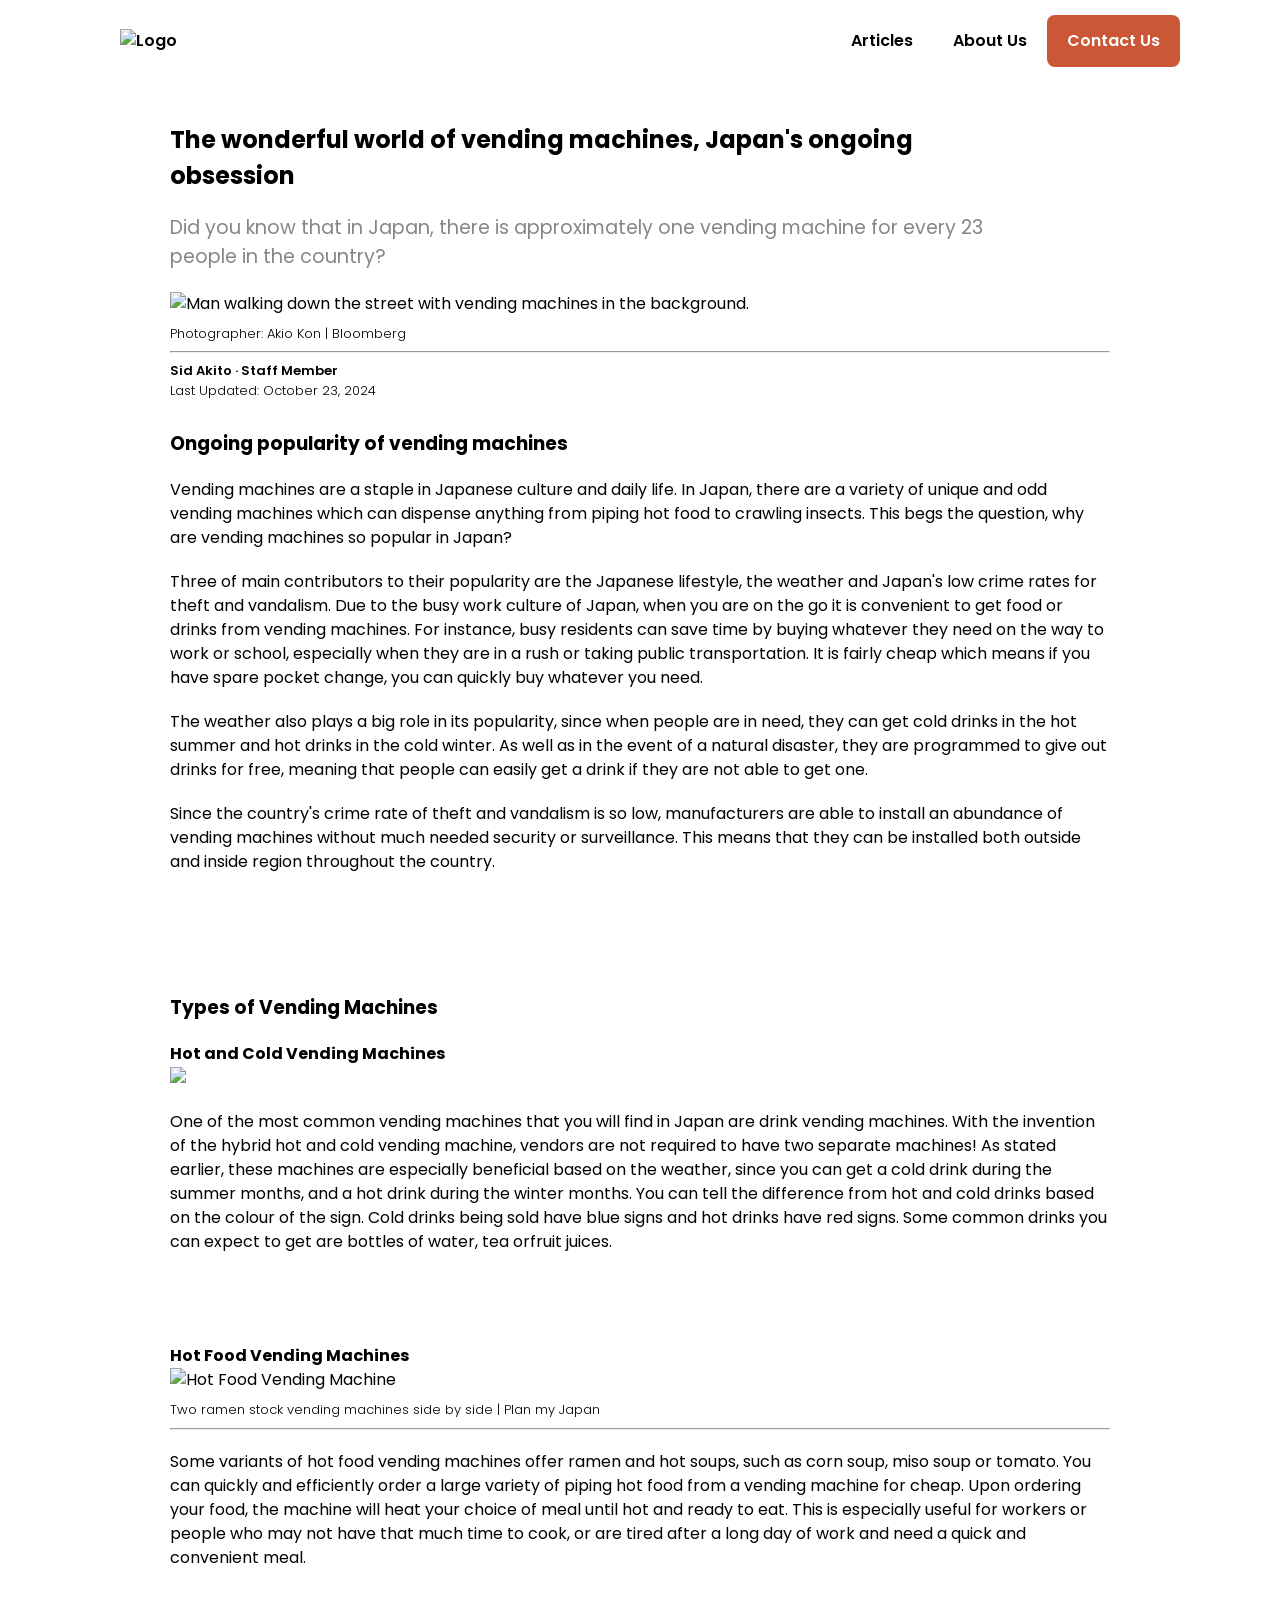
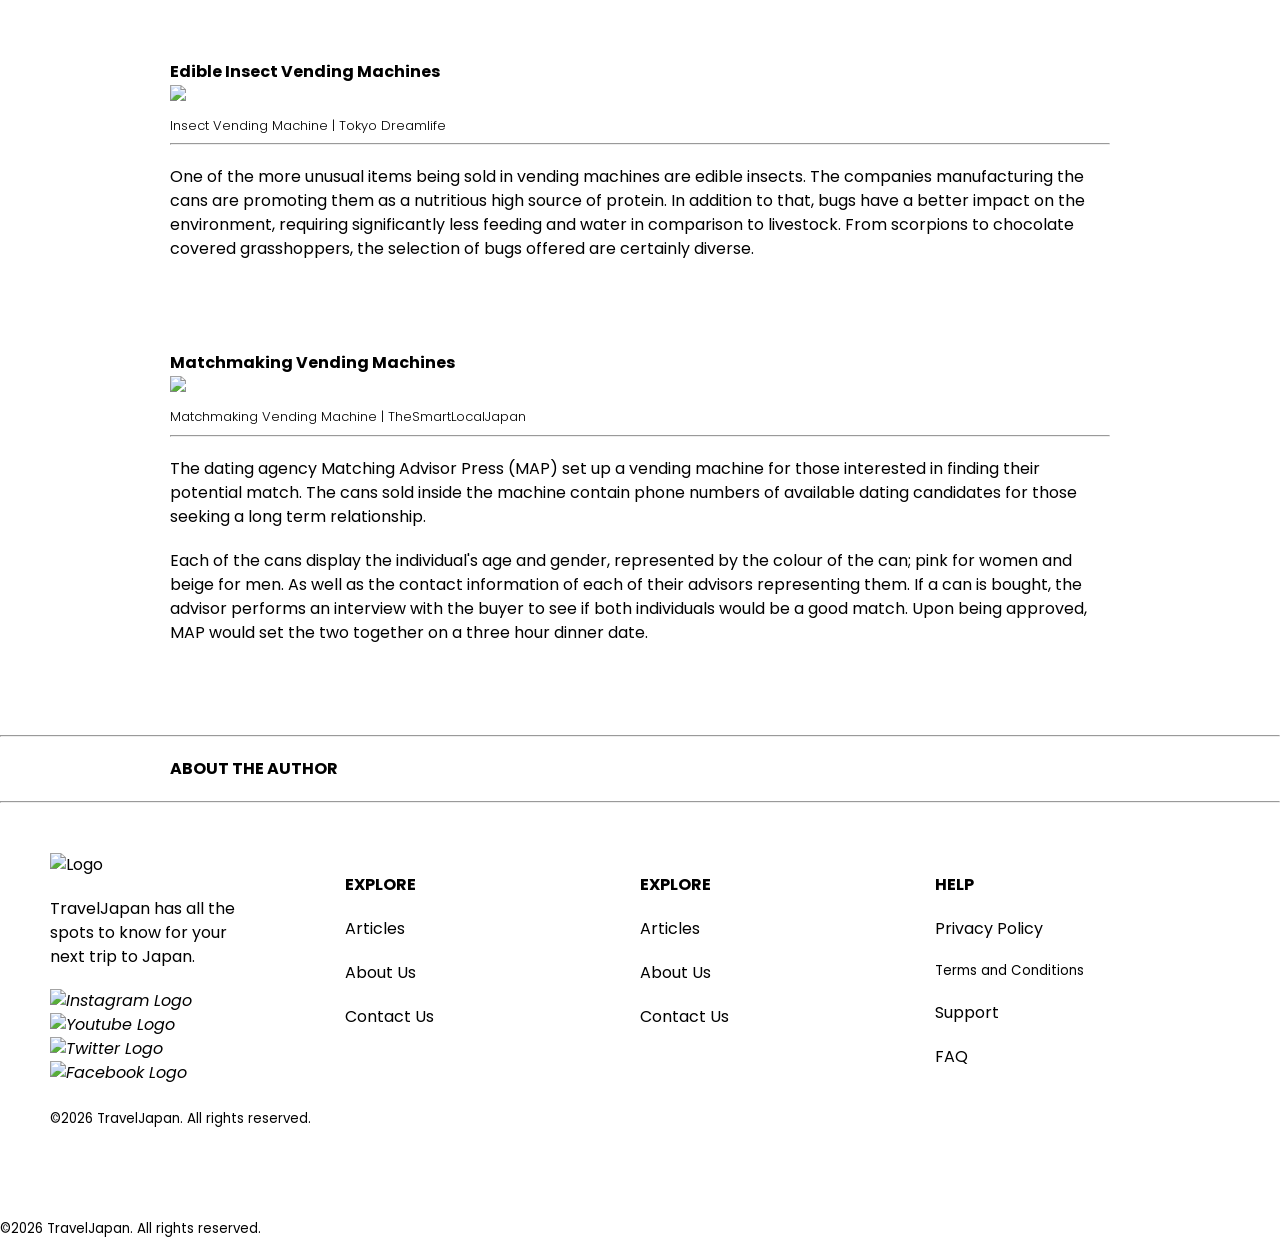
==== index.html @ d3fc15cd "Renaming main html file" ====
<!DOCTYPE html>
<html lang="en">
<head>
    <meta charset="UTF-8">
    <meta name="viewport" content="width=device-width, initial-scale=1.0">
    <title>TravelJapan App</title>
    <link rel="stylesheet" href="stylesheet.css">

    <link rel="preconnect" href="https://fonts.googleapis.com">
    <link rel="preconnect" href="https://fonts.gstatic.com" crossorigin>
    <link href="https://fonts.googleapis.com/css2?family=Poppins:ital,wght@0,100;0,200;0,300;0,400;0,500;0,600;0,700;0,800;0,900;1,100;1,200;1,300;1,400;1,500;1,600;1,700;1,800;1,900&display=swap" rel="stylesheet">

    <link rel="shortcut icon" href="images/TJ.png" type="image/x-icon">
</head>

<body>
    <nav>
            <a href="home.html">
                <img src="images/TravelJapanLogo.png" alt="Logo">
            </a>

            <ul>
                <li>
                    <a href="#">Articles</a>
                </li>
                <li>
                    <a href="#">About Us</a>
                </li>
                <li>
                    <a class="button" href="#">Contact Us</a>
                </li>
            </ul>
    </nav>

    <section class="article-content">
        <div class="container">
            <h1 class="header text-xxl">The wonderful world of vending machines, Japan's ongoing obsession</h1>
            <h2 class="subheader">Did you know that in Japan, there is approximately one vending machine for every 23 people in the country?</h2>
            <img src="images/image 2.png" alt="Man walking down the street with vending machines in the background.">
            <div class="caption">
                <caption>
                    <h6 class="text-sm">Photographer: Akio Kon | Bloomberg</h6>
                </caption>
            </div>
            <hr>
            <div class="caption">
                <h6 class="text-sm-b">
                    Sid Akito · Staff Member
                </h6>
                <h6 class="text-sm">
                    Last Updated: October 23, 2024
                </h6>
            </div>
        </div>

        <div class="container">
            <h3 class="text-xl">Ongoing popularity of vending machines</h3>
            <p>Vending machines are a staple in Japanese culture and daily life. 
                In Japan, there are a variety of unique and odd vending machines which can dispense anything from piping hot food to crawling insects. 
                This begs the question, why are vending machines so popular in Japan?
            </p>
            <p>
                Three of main contributors to their popularity are the Japanese lifestyle, the weather and Japan's low crime rates for theft and vandalism. Due to the busy work culture of Japan, when you are on the go it is convenient to get food or drinks from vending machines. For instance, busy residents can save time by buying whatever they need on the way to work or school, especially when they are in a rush or taking public transportation. It is fairly cheap which means if you have spare pocket change, you can quickly buy whatever you need.
            </p>
            <p>
                The weather also plays a big role in its popularity, since when people are in need, they can get cold drinks in the hot summer and hot drinks in the cold winter. As well as in the event of a natural disaster, they are programmed to give out drinks for free, meaning that people can easily get a drink if they are not able to get one.
            </p>
            <p>
                Since the country's crime rate of theft and vandalism is so low, manufacturers are able to install an abundance of vending machines without much needed security or surveillance. This means that they can be installed both outside and inside region throughout the country.
            </p>

        </div>
    </section>

    <section class="article-content">
        <div class="container">
            <h3 class="text-xl">Types of Vending Machines</h3>
            <h4>Hot and Cold Vending Machines</h4>
            <img src="images/DrinkVending.png">
            <p>One of the most common vending machines that you will find in Japan are drink vending machines. With the invention of the hybrid hot and cold vending machine, vendors are not required to have two separate machines! As stated earlier, these machines are especially beneficial based on the weather, since you can get a cold drink during the summer months, and a hot drink during the winter months. You can tell the difference from hot and cold drinks based on the colour of the sign. Cold drinks being sold have blue signs and hot drinks have red signs. Some common drinks you can expect to get are bottles of water, tea orfruit juices.</p>
        </div>
    </section>

    <section class="article-content">
        <div class="container">
            <h4>Hot Food Vending Machines</h4>
            <img src="images/HotFoodVending.png" alt="Hot Food Vending Machine">
            <div class="caption">
                <caption>
                    <h6 class="text-sm"> Two ramen stock vending machines side by side | Plan my Japan</h6>
                </caption>
            </div>
            <hr>
            <p>Some variants of hot food vending machines offer ramen and hot soups, such as corn soup, miso soup or tomato. You can quickly and efficiently order a large variety of piping hot food from a vending machine for cheap. Upon ordering your food, the machine will heat your choice of meal until hot and ready to eat. This is especially useful for workers or people who may not have that much time to cook, or are tired after a long day of work and need a quick and convenient meal.</p>
        </div>
    </section>

    <section class="article-content">
        <div class="container">
            <h4>Edible Insect Vending Machines</h4>
            <img src="images/InsectVending.png">
            <div class="caption">
                <caption>
                    <h6 class="text-sm">Insect Vending Machine | Tokyo Dreamlife</h6>
                </caption>
            </div>
            <hr>
            <p>One of the more unusual items being sold in vending machines are edible insects. The companies manufacturing the cans are promoting them as a nutritious high source of protein. In addition to that, bugs have a better impact on the environment, requiring significantly less feeding and water in comparison to livestock.  From scorpions to chocolate covered grasshoppers, the selection of bugs offered are certainly diverse.</p>
        </div>
    </section>

    <section class="article-content">
        <div class="container">
            <h4>Matchmaking Vending Machines</h4>
            <img src="images/MatchmakingVending.png">
            <div class="caption">
                <caption>
                    <h6 class="text-sm">Matchmaking Vending Machine | TheSmartLocalJapan</h6>
                </caption>
            </div>
            <hr>
            <p>The dating agency Matching Advisor Press (MAP) set up a vending machine for those interested in finding their potential match. The cans sold inside the machine contain phone numbers of available dating candidates for those seeking a long term relationship.</p>
            <p>Each of the cans display the individual's age and gender, represented by the colour of the can; pink for women and beige for men. As well as the contact information of each of their advisors representing them. If a can is bought, the advisor performs an interview with the buyer to see if both individuals would be a good match. Upon being approved, MAP would set the two together on a three hour dinner date.</p>
        </div>
    </section>

    <hr>

    <div class="container">
        <p><b>ABOUT THE AUTHOR</b></p>
    </div>

    <hr>

    <footer>
        <div class="footer-row">
            <div class="footer-column">
                <a href="home.html">
                    <img src="images/TravelJapanLogo.png" alt="Logo">
                </a>
                <p>TravelJapan has all the spots to know for your next trip to Japan.</p>
                
                <div class="footer-logos">
                    <address>
                        <a href="https://www.instagram.com/" target="_blank">
                            <img src="images/Instagram.png" alt="Instagram Logo">
                        </a>
                        <a href="https://www.youtube.com/" target="_blank">
                            <img src="images/Youtube.png" alt="Youtube Logo">
                        </a>
                        <a href="https://www.twitter.com/" target="_blank">
                            <img src="images/Twitter.png" alt="Twitter Logo">
                        </a>
                        <a href="https://www.facebook.com/" target="_blank">
                            <img src="images/Facebook.png" alt="Facebook Logo">
                        </a>
                    </address>
                </div>
            </div>

            <div class="footer-column">
                <p><b>EXPLORE</b></p>
                <a href="#">
                    <p>Articles</p>
                </a>
                <a href="#">
                    <p>About Us</p>
                </a>
                <a href="#">
                    <p>Contact Us</p>
                </a>
            </div>

            <div class="footer-column">
                <p><b>EXPLORE</b></p>
                <p>Articles</p>
                <p>About Us</p>
                <p>Contact Us</p>
            </div>

            <div class="footer-column">
                <p><b>HELP</b></p>
                <p>Privacy Policy</p>
                <p class="text-xsm">Terms and Conditions</p>
                <p>Support</p>
                <p>FAQ</p>
            </div>
        </div>
        <p class="text-xsm">©2026 TravelJapan. All rights reserved.</p>
    </footer>
    <p class="text-xsm">©2026 TravelJapan. All rights reserved.</p>
</body>

</html>
---- stylesheet.css ----
* {
    box-sizing: border-box;
    margin: 0;
    padding: 0;
}

body{
    font-family: Poppins, sans-serif;
    font-size: 16px;
    line-height: 1.5;
    background: #fff;
    width:100%;
}

a {
    text-decoration: none;
    color: black;
}

nav {
    display: flex;
    justify-content: space-between;
    align-items: center;
    background-color: #fff;
    padding:15px 100px;
    font-weight: 600;
}

nav a {
    color:black;
    padding:14px 20px;
    text-align: center;
}


ul {
    list-style-type: none;
    margin: 0;
    padding: 0;
    display: flex;
    background-color:#FFF;
}

a:hover {
    color:#CB5737;
    transition: 0.5s;
}

nav ul li a {
    display: block;
    color: black;
    padding: 14px 20px;
    text-decoration: none;
}

.button {
    background-color: #CB5737;
    border-radius: 8px;
    color: white;
}

.button:hover {
    color:rgb(255, 255, 255);
    opacity: 0.8;
    transition: 0.5s;
}

.container{
    max-width: 1100px;
    margin: 0 auto;
    padding: 0 80px;
}

.header {
    margin-top: 10px;
    width: 80%;
}

.subheader {
    color:#878787;
    font-size:larger;
    font-weight: 400;
    width:90%;
    margin-bottom:20px;
}

.text-xxl {
    margin:40px 0 20px;
}

.text-xl {
    margin:30px 0 20px;
}

.text-sm {
    font-size: small;
    font-weight: 300;
}

.caption {
    margin: 8px 0;
}

p {
    margin: 20px 0;
}

.text-sm-b {
    font-size: small;
    font-weight: 600;
}

.text-xsm {
    font-size: smaller;
}

footer {
    /*display: flex;*/
    background-color:#ffffff;
    padding: 50px;
    justify-content: space-evenly;
}

.article-content {
    padding-bottom:70px;
}

.footer-column {
    flex: 60%;
    padding-right: 100px;
}

.footer-row {
    display: flex;
}

.footer-logos {
    justify-content: space-between;
}
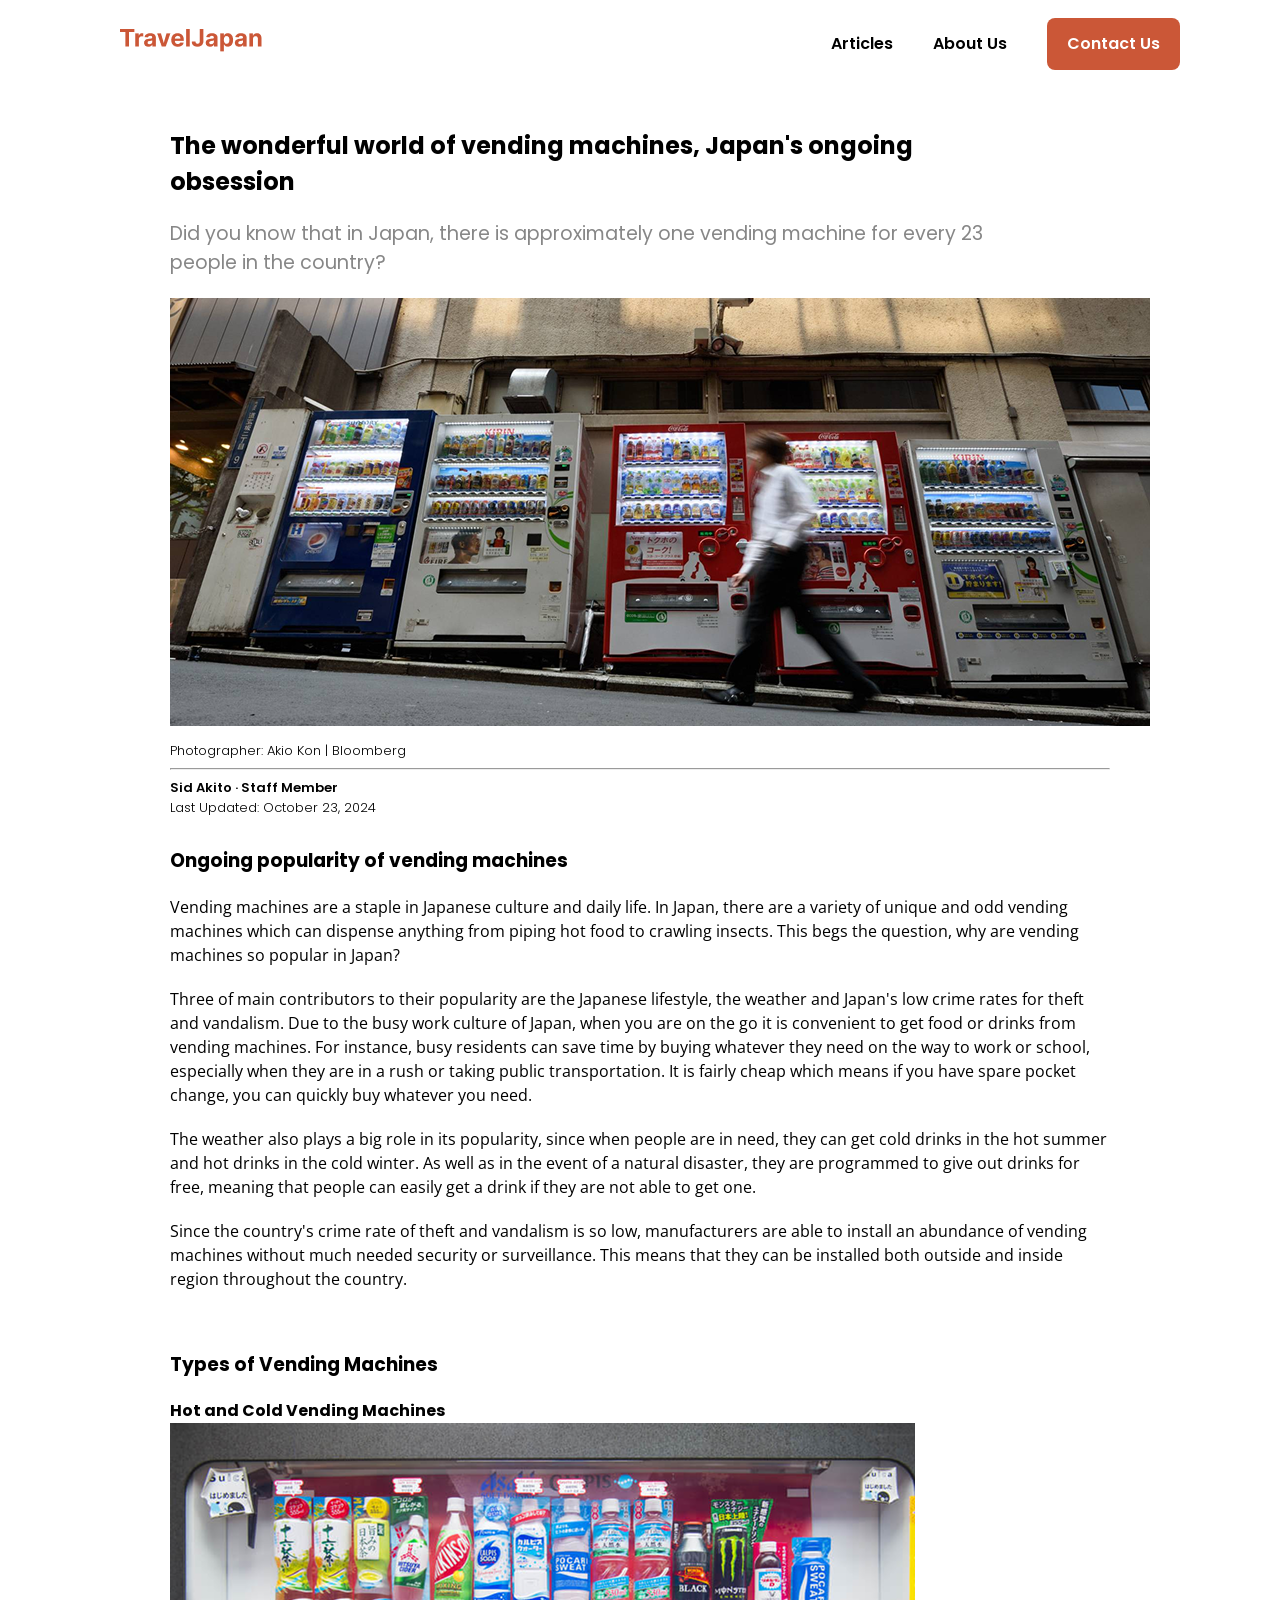
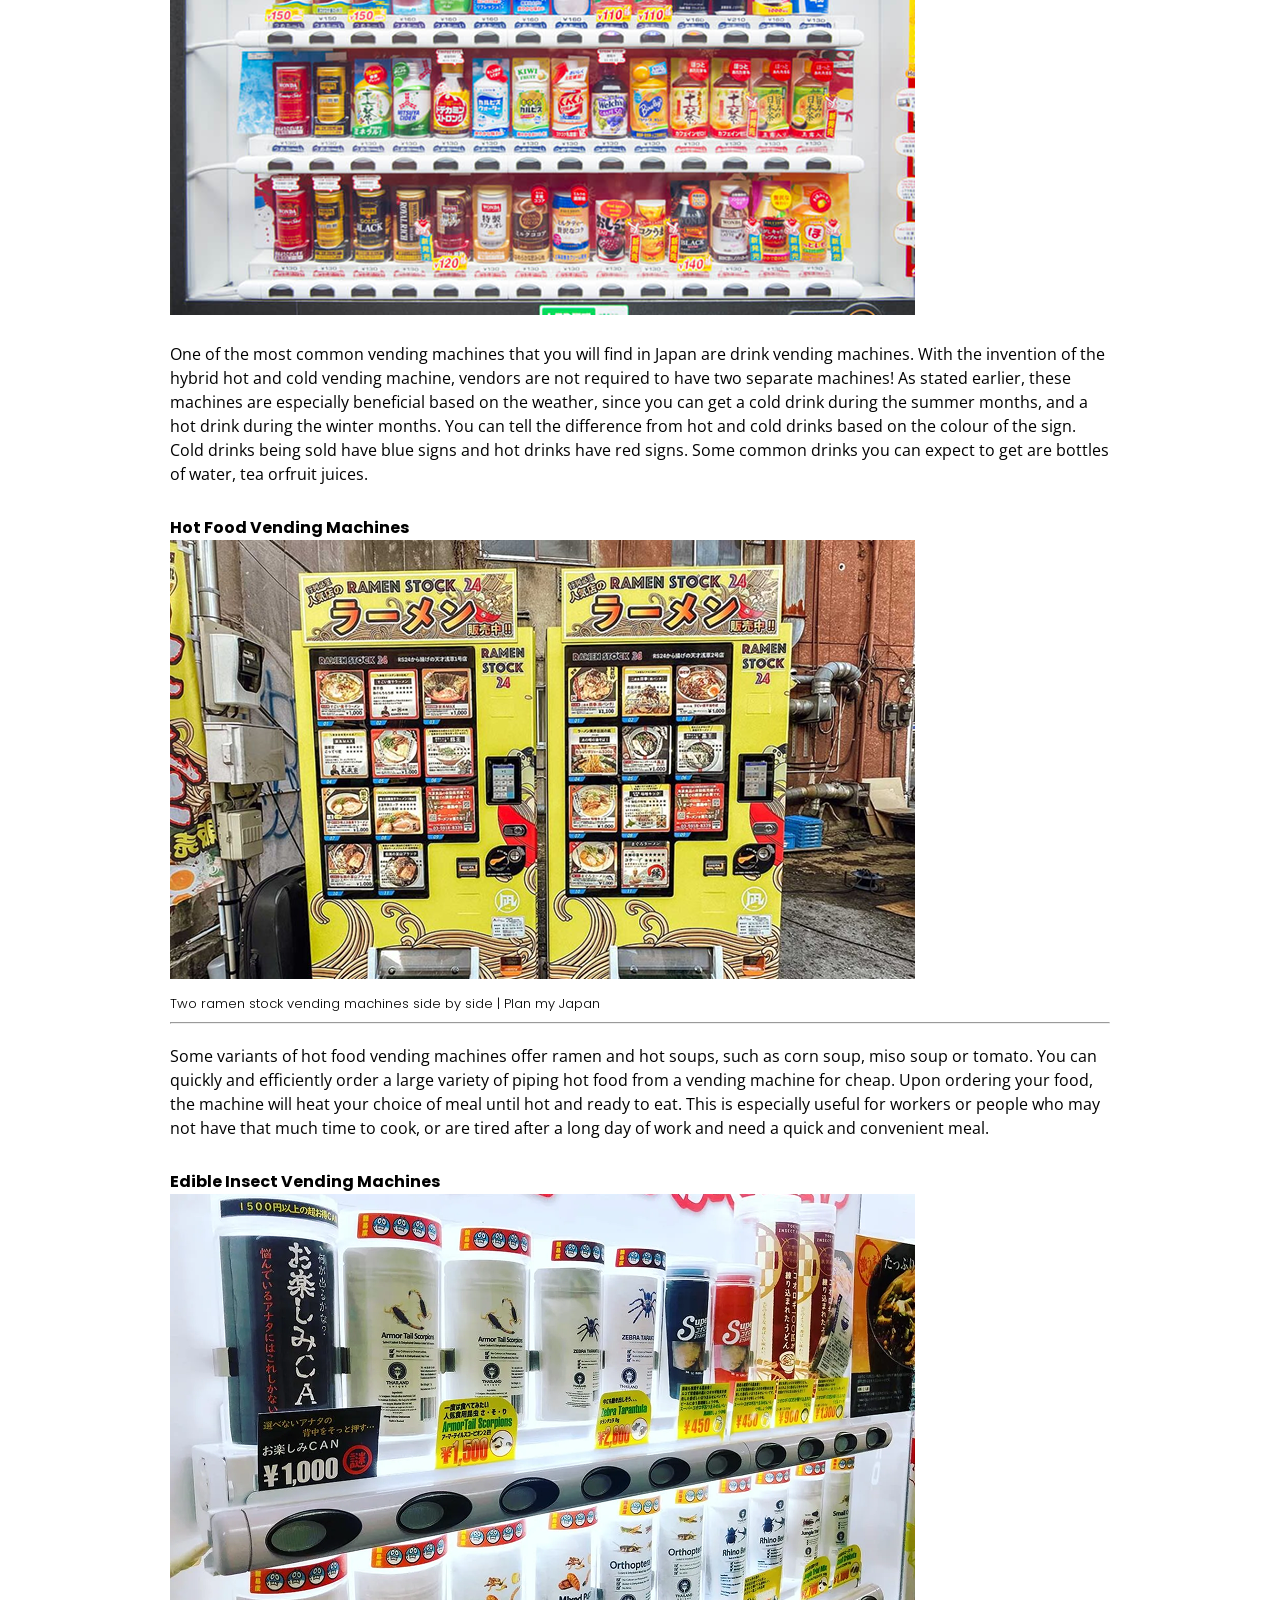
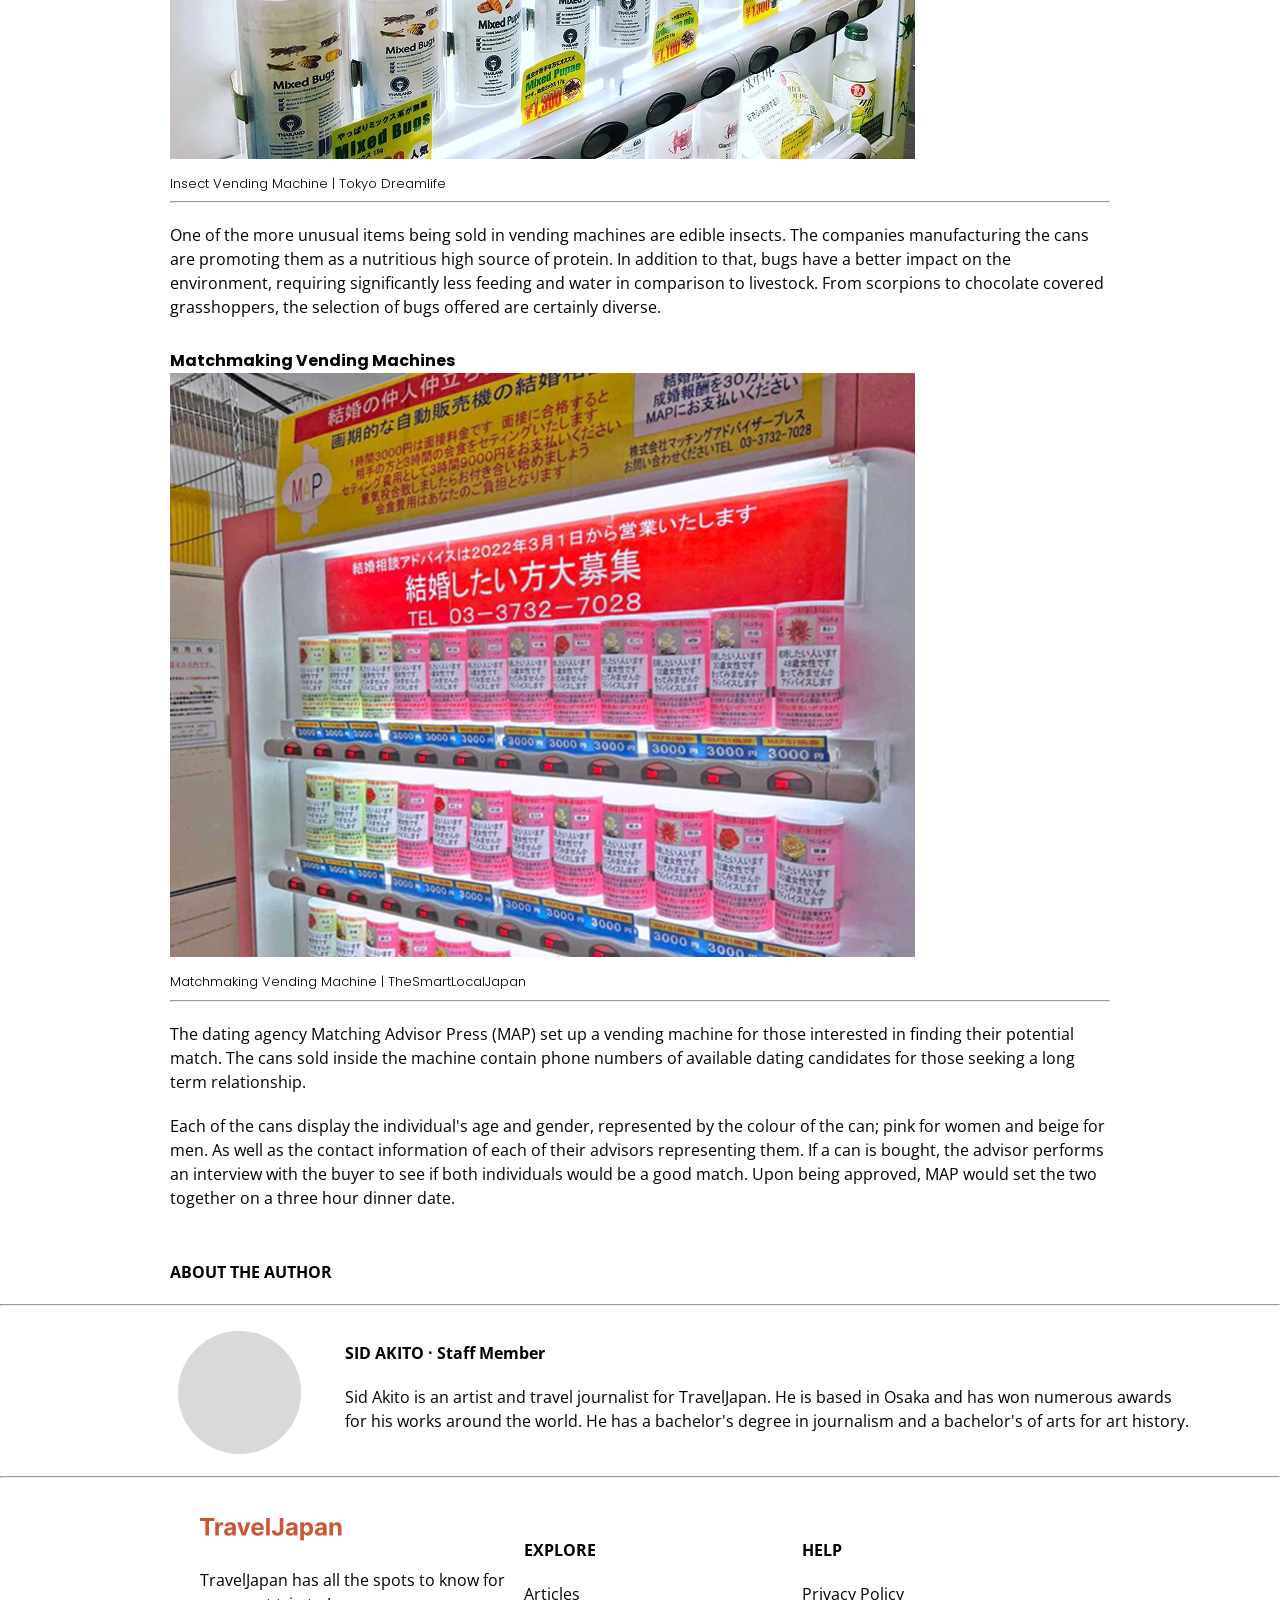
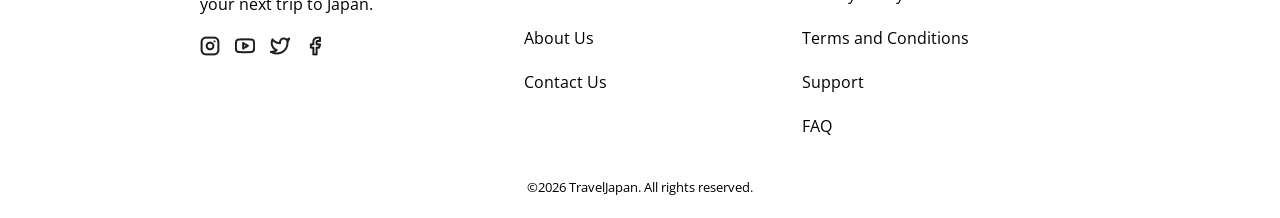
==== commit 69e5f35f: "Editing footer formatting, about the author section and nav bar spacing" ====
--- a/index.html
+++ b/index.html
@@ -8,14 +8,14 @@
 
     <link rel="preconnect" href="https://fonts.googleapis.com">
     <link rel="preconnect" href="https://fonts.gstatic.com" crossorigin>
-    <link href="https://fonts.googleapis.com/css2?family=Poppins:ital,wght@0,100;0,200;0,300;0,400;0,500;0,600;0,700;0,800;0,900;1,100;1,200;1,300;1,400;1,500;1,600;1,700;1,800;1,900&display=swap" rel="stylesheet">
+    <link href="https://fonts.googleapis.com/css2?family=Open+Sans:ital,wght@0,300..800;1,300..800&family=Poppins:ital,wght@0,100;0,200;0,300;0,400;0,500;0,600;0,700;0,800;0,900;1,100;1,200;1,300;1,400;1,500;1,600;1,700;1,800;1,900&family=Roboto:ital,wght@0,100..900;1,100..900&display=swap" rel="stylesheet">
 
     <link rel="shortcut icon" href="images/TJ.png" type="image/x-icon">
 </head>
 
 <body>
     <nav>
-            <a href="home.html">
+            <a href="index.html">
                 <img src="images/TravelJapanLogo.png" alt="Logo">
             </a>
 
@@ -76,7 +76,7 @@
         <div class="container">
             <h3 class="text-xl">Types of Vending Machines</h3>
             <h4>Hot and Cold Vending Machines</h4>
-            <img src="images/DrinkVending.png">
+            <img src="images/DrinkVending.png" alt="Close up of a drink vending machine">
             <p>One of the most common vending machines that you will find in Japan are drink vending machines. With the invention of the hybrid hot and cold vending machine, vendors are not required to have two separate machines! As stated earlier, these machines are especially beneficial based on the weather, since you can get a cold drink during the summer months, and a hot drink during the winter months. You can tell the difference from hot and cold drinks based on the colour of the sign. Cold drinks being sold have blue signs and hot drinks have red signs. Some common drinks you can expect to get are bottles of water, tea orfruit juices.</p>
         </div>
     </section>
@@ -84,7 +84,7 @@
     <section class="article-content">
         <div class="container">
             <h4>Hot Food Vending Machines</h4>
-            <img src="images/HotFoodVending.png" alt="Hot Food Vending Machine">
+            <img src="images/HotFoodVending.png" alt="2 hot food vending machines side by side">
             <div class="caption">
                 <caption>
                     <h6 class="text-sm"> Two ramen stock vending machines side by side | Plan my Japan</h6>
@@ -98,7 +98,7 @@
     <section class="article-content">
         <div class="container">
             <h4>Edible Insect Vending Machines</h4>
-            <img src="images/InsectVending.png">
+            <img src="images/InsectVending.png" alt="Vending machine that sells cans of edible insects">
             <div class="caption">
                 <caption>
                     <h6 class="text-sm">Insect Vending Machine | Tokyo Dreamlife</h6>
@@ -112,7 +112,7 @@
     <section class="article-content">
         <div class="container">
             <h4>Matchmaking Vending Machines</h4>
-            <img src="images/MatchmakingVending.png">
+            <img src="images/MatchmakingVending.png" alt="Matchmaking vending machine, featuring an array of pink and beige cans">
             <div class="caption">
                 <caption>
                     <h6 class="text-sm">Matchmaking Vending Machine | TheSmartLocalJapan</h6>
@@ -122,36 +122,47 @@
             <p>The dating agency Matching Advisor Press (MAP) set up a vending machine for those interested in finding their potential match. The cans sold inside the machine contain phone numbers of available dating candidates for those seeking a long term relationship.</p>
             <p>Each of the cans display the individual's age and gender, represented by the colour of the can; pink for women and beige for men. As well as the contact information of each of their advisors representing them. If a can is bought, the advisor performs an interview with the buyer to see if both individuals would be a good match. Upon being approved, MAP would set the two together on a three hour dinner date.</p>
         </div>
-    </section>
-
-    <hr>
-
-    <div class="container">
-        <p><b>ABOUT THE AUTHOR</b></p>
-    </div>
-
-    <hr>
+        </section>
+
+        <div class="container">
+            <p><b>ABOUT THE AUTHOR</b></p>
+        </div>
+
+        <hr>
+
+        <div class="container author_info">
+            <div class="author_column">
+                <img src="images/author_profile_picture.png" alt="author profile picture">
+            </div>
+            <div class="author_column">
+                <p><b>SID AKITO · Staff Member</b></p>
+                <p>Sid Akito is an artist and travel journalist for TravelJapan. He is based in Osaka and has won numerous awards for his works around the world. He has a bachelor's degree in journalism and a bachelor's of arts for art history.</p>
+            </div>
+        </div>
+
+        <hr>
+
 
     <footer>
         <div class="footer-row">
             <div class="footer-column">
-                <a href="home.html">
+                <a href="index.html">
                     <img src="images/TravelJapanLogo.png" alt="Logo">
                 </a>
                 <p>TravelJapan has all the spots to know for your next trip to Japan.</p>
                 
                 <div class="footer-logos">
                     <address>
-                        <a href="https://www.instagram.com/" target="_blank">
+                        <a href ="https://www.instagram.com/" target="_blank" class="contact_logo">
                             <img src="images/Instagram.png" alt="Instagram Logo">
                         </a>
-                        <a href="https://www.youtube.com/" target="_blank">
+                        <a href="https://www.youtube.com/" target="_blank" class="contact_logo">
                             <img src="images/Youtube.png" alt="Youtube Logo">
                         </a>
-                        <a href="https://www.twitter.com/" target="_blank">
+                        <a href="https://www.twitter.com/" target="_blank" class="contact_logo">
                             <img src="images/Twitter.png" alt="Twitter Logo">
                         </a>
-                        <a href="https://www.facebook.com/" target="_blank">
+                        <a href="https://www.facebook.com/" target="_blank" class="contact_logo">
                             <img src="images/Facebook.png" alt="Facebook Logo">
                         </a>
                     </address>
@@ -171,24 +182,27 @@
                 </a>
             </div>
 
-            <div class="footer-column">
-                <p><b>EXPLORE</b></p>
-                <p>Articles</p>
-                <p>About Us</p>
-                <p>Contact Us</p>
-            </div>
 
             <div class="footer-column">
                 <p><b>HELP</b></p>
-                <p>Privacy Policy</p>
-                <p class="text-xsm">Terms and Conditions</p>
-                <p>Support</p>
-                <p>FAQ</p>
-            </div>
-        </div>
-        <p class="text-xsm">©2026 TravelJapan. All rights reserved.</p>
+                <a href="#">
+                    <p>Privacy Policy</p>
+                </a>
+                <a href="#">
+                    <p>Terms and Conditions</p>
+                </a>
+                <a href="#">
+                    <p>Support</p>
+                </a>
+                <a href="#">
+                    <p>FAQ</p>
+                </a>
+            </div>
+        </div>
+        <div class="copyright">
+            <p class="text-xsm">©2026 TravelJapan. All rights reserved.</p>
+        </div>
     </footer>
-    <p class="text-xsm">©2026 TravelJapan. All rights reserved.</p>
 </body>
 
 </html>
--- a/stylesheet.css
+++ b/stylesheet.css
@@ -53,6 +53,10 @@
     text-decoration: none;
 }
 
+nav ul li:last-child {
+    padding-left: 20px;
+}
+
 .button {
     background-color: #CB5737;
     border-radius: 8px;
@@ -103,6 +107,7 @@
 
 p {
     margin: 20px 0;
+    font-family: "Open Sans", sans-serif;
 }
 
 .text-sm-b {
@@ -117,23 +122,46 @@
 footer {
     /*display: flex;*/
     background-color:#ffffff;
-    padding: 50px;
+    padding: 40px 200px 0px;
     justify-content: space-evenly;
 }
 
 .article-content {
-    padding-bottom:70px;
+    padding-bottom: 10px;
+}
+
+.author_info {
+    display:flex;
+    padding: 15px 0 15px;
+}
+
+.author_column:first-child {
+    margin-left:8%;
+    flex:30%;
+    padding-top: 10px;
+}
+
+.footer-column:first-child {
+    flex: 70%;
 }
 
 .footer-column {
     flex: 60%;
-    padding-right: 100px;
 }
 
 .footer-row {
     display: flex;
+    justify-content: center;
 }
 
 .footer-logos {
     justify-content: space-between;
+}
+
+.copyright {
+    text-align: center;
+}
+
+.contact_logo {
+    padding-right: 10px;
 }
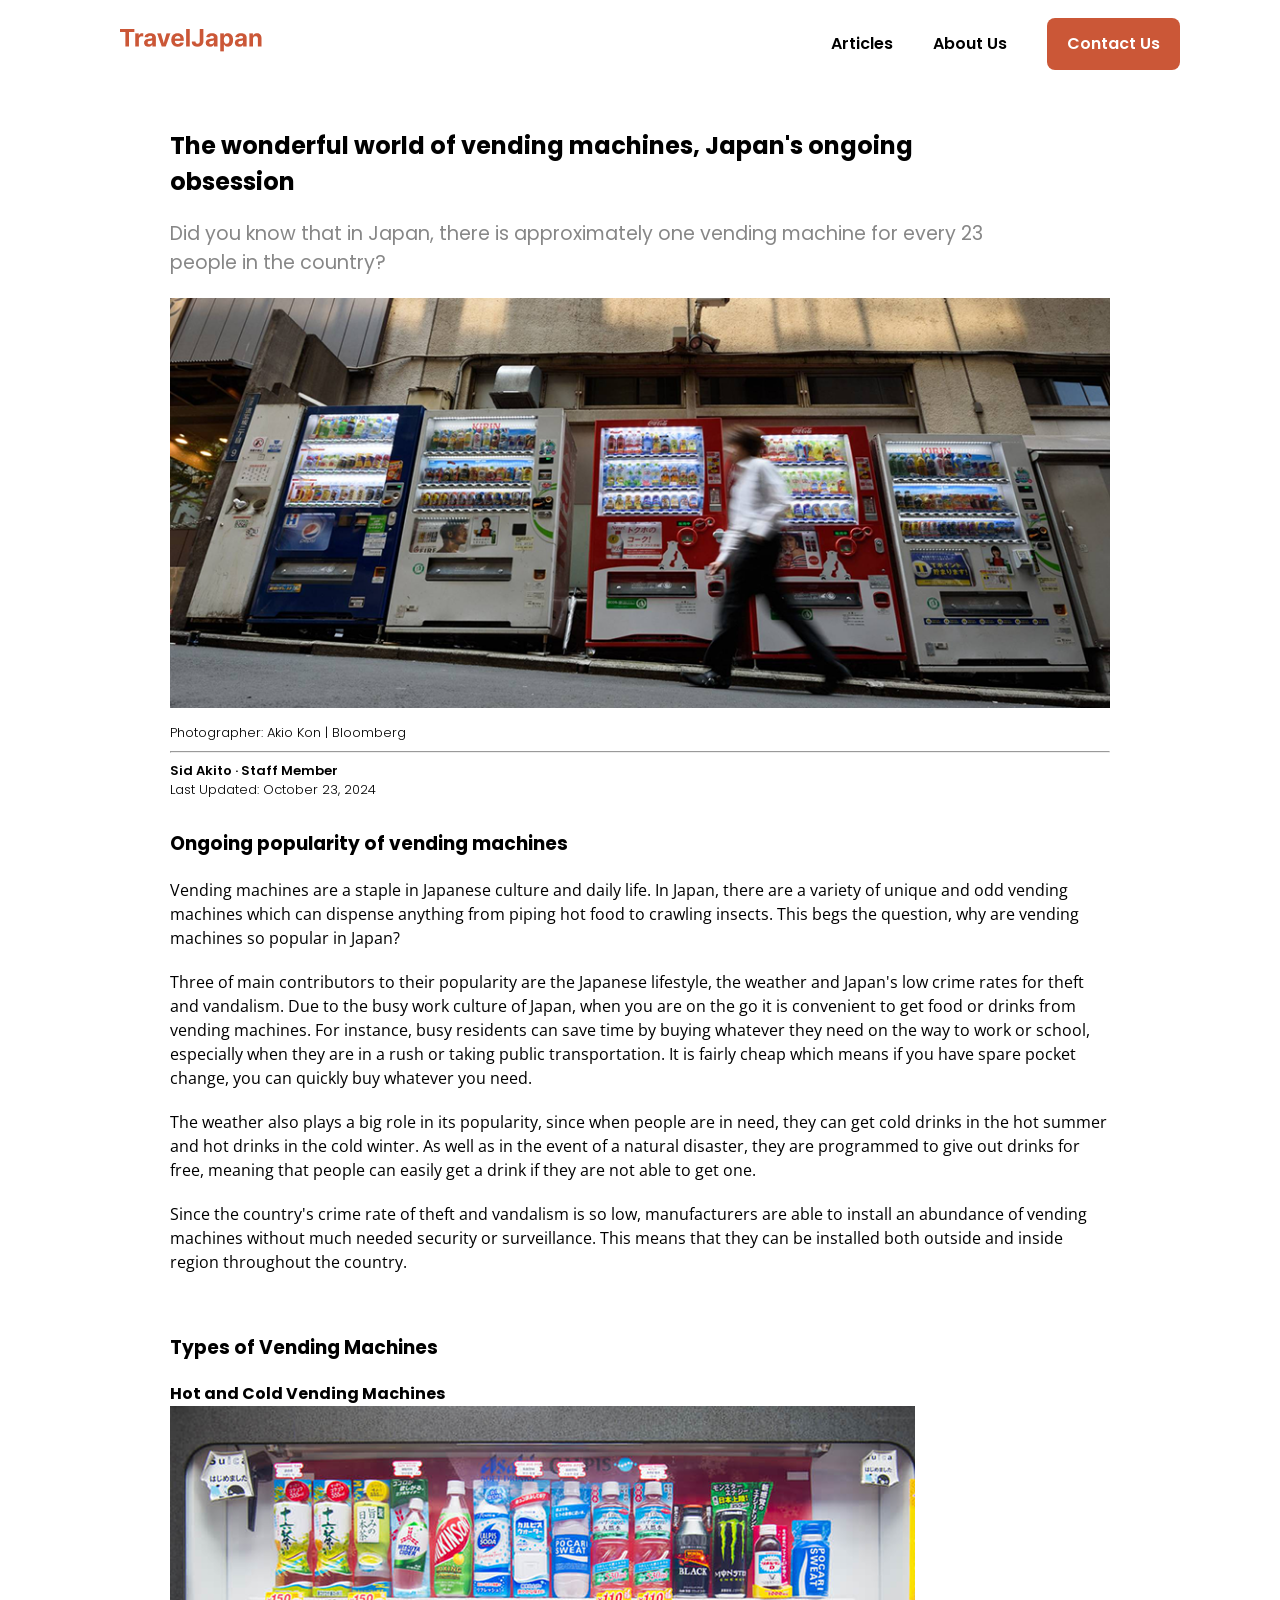
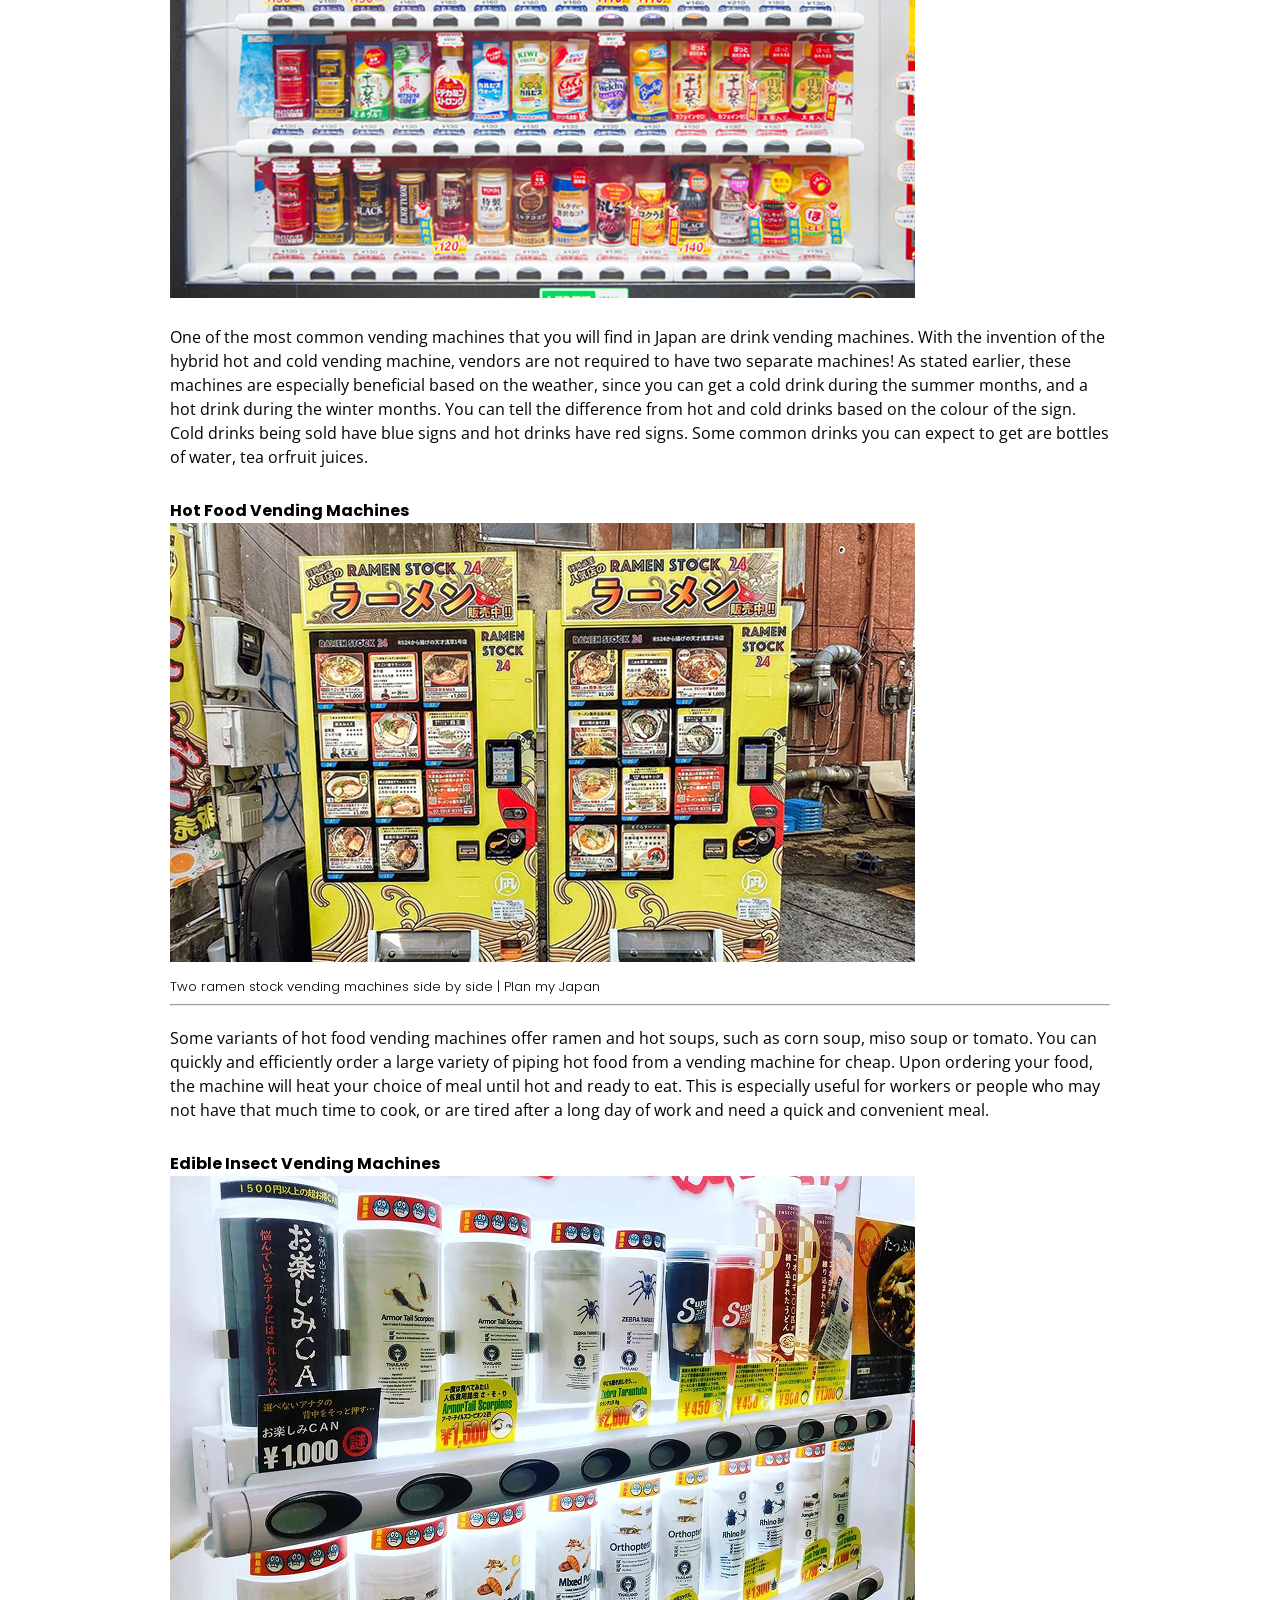
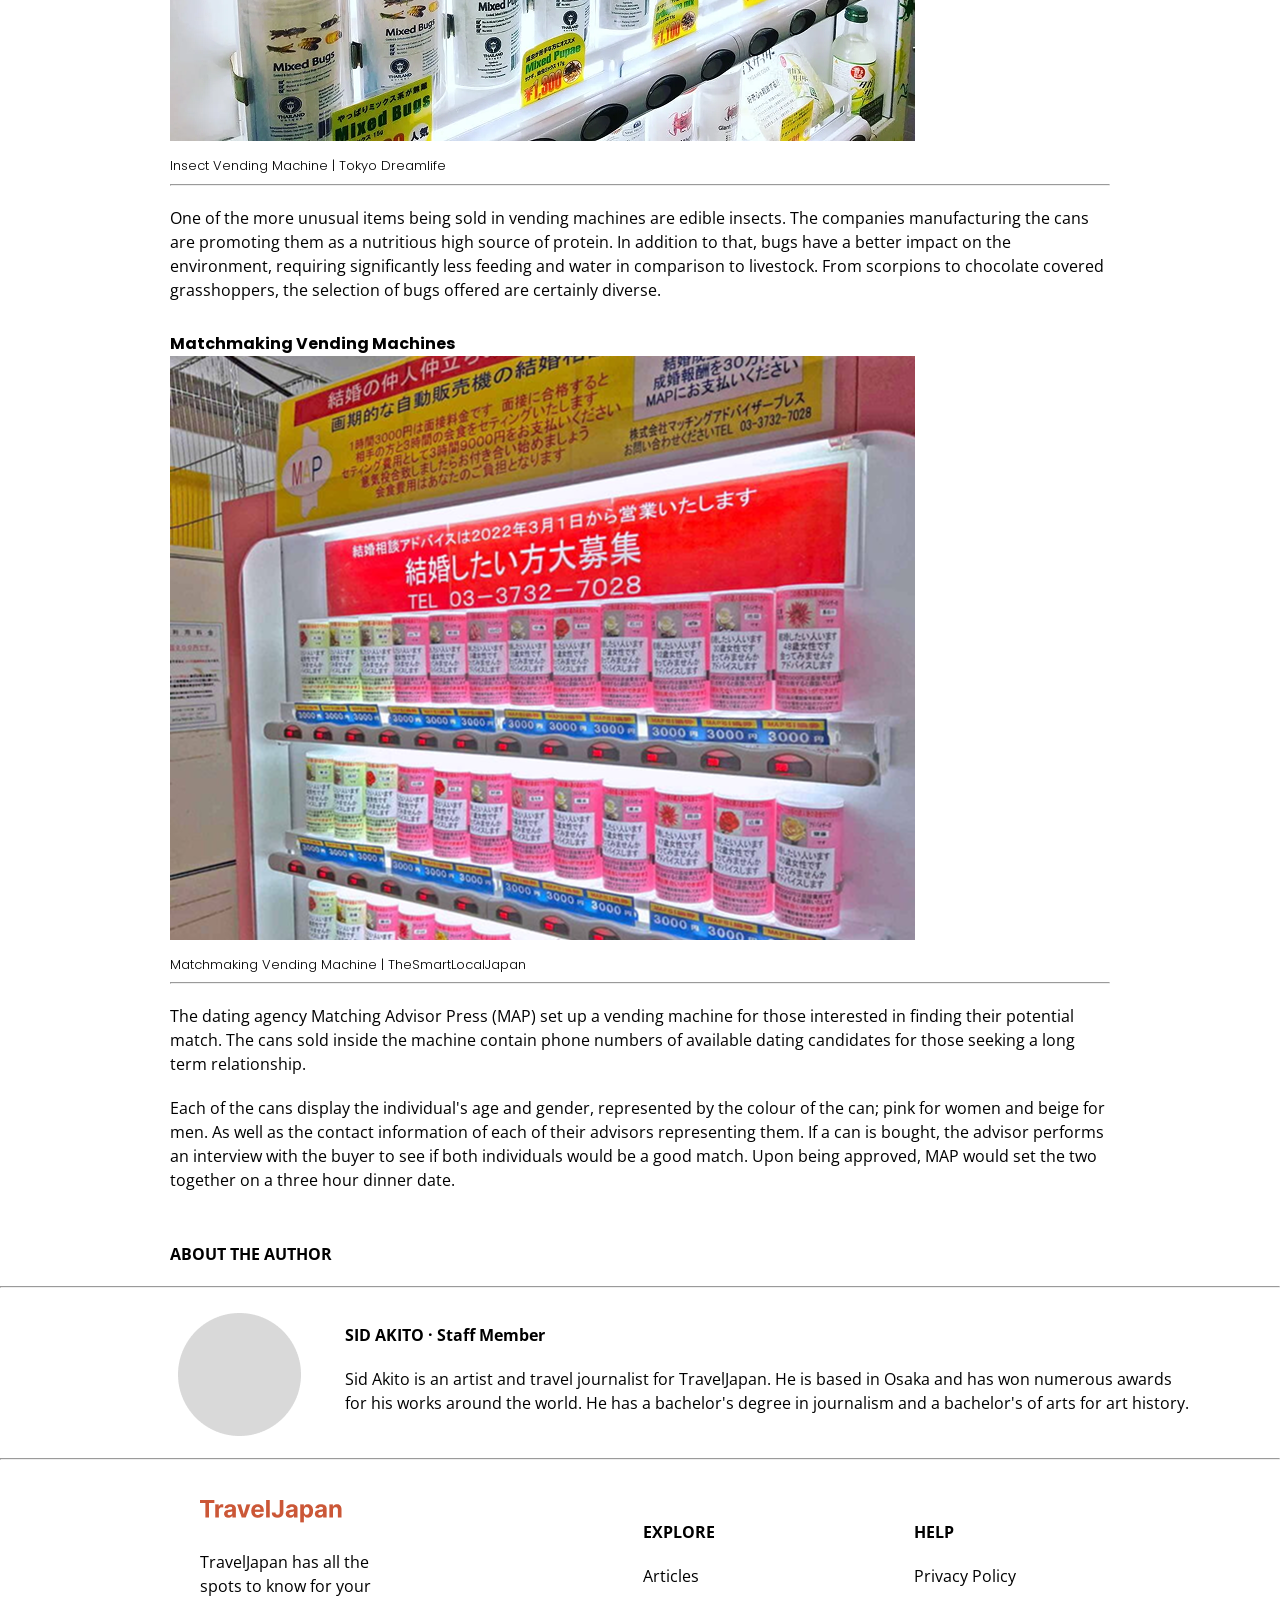
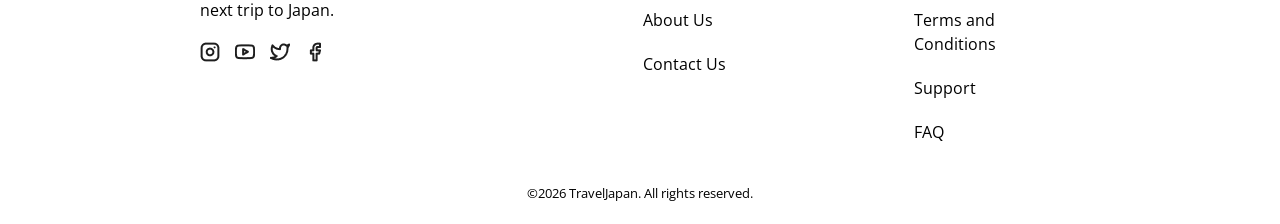
==== commit 871dd838: "Finalizing layout for contact us page" ====
--- a/index.html
+++ b/index.html
@@ -27,7 +27,7 @@
                     <a href="#">About Us</a>
                 </li>
                 <li>
-                    <a class="button" href="#">Contact Us</a>
+                    <a class="button" href="contact_us.html">Contact Us</a>
                 </li>
             </ul>
     </nav>
@@ -177,7 +177,7 @@
                 <a href="#">
                     <p>About Us</p>
                 </a>
-                <a href="#">
+                <a href="contact_us.html">
                     <p>Contact Us</p>
                 </a>
             </div>
--- a/stylesheet.css
+++ b/stylesheet.css
@@ -17,6 +17,8 @@
     color: black;
 }
 
+/* Navigation Bar */
+
 nav {
     display: flex;
     justify-content: space-between;
@@ -33,7 +35,7 @@
 }
 
 
-ul {
+nav ul {
     list-style-type: none;
     margin: 0;
     padding: 0;
@@ -88,6 +90,8 @@
     margin-bottom:20px;
 }
 
+/* Text */
+
 .text-xxl {
     margin:40px 0 20px;
 }
@@ -117,13 +121,6 @@
 
 .text-xsm {
     font-size: smaller;
-}
-
-footer {
-    /*display: flex;*/
-    background-color:#ffffff;
-    padding: 40px 200px 0px;
-    justify-content: space-evenly;
 }
 
 .article-content {
@@ -141,8 +138,25 @@
     padding-top: 10px;
 }
 
+/* Footer */
+
+footer {
+    background-color:#ffffff;
+    padding: 40px 200px 0px;
+    justify-content: space-evenly;
+}
+
 .footer-column:first-child {
-    flex: 70%;
+    flex: 50%;
+}
+
+.footer-column:nth-child(2) {
+    padding-left: 250px;
+}
+
+
+.footer-column:nth-child(3) {
+    padding-left: 150px;
 }
 
 .footer-column {
@@ -164,4 +178,73 @@
 
 .contact_logo {
     padding-right: 10px;
+}
+
+/* Contact Us Form */
+
+.contact_row ul {
+    list-style: none;     
+}
+
+.contact_us {
+    display:flex;
+    
+}
+
+.contact_column:first-child {
+    padding:100px;
+}
+
+.contact_column:last-child {
+    background-color: #F5F5F5;
+    align-content: center;
+}
+
+img {
+    align-self: center;
+    max-width: 100%;
+    height: auto;
+}
+
+input {
+    width: 100%;
+    padding: 12px;
+    margin: 10px 0;
+    box-sizing:border-box;
+
+}
+
+.contact_row {
+    display: flex;
+}
+
+.contact_column {
+    flex: 100%;
+}
+
+.contact_us img {
+    padding-right:10px;
+}
+
+.submit_button {
+    color:white;
+    background-color: #CB5737;
+    border: none;
+    font-family: Poppins,sans-serif;
+}
+
+.submit_button:hover {
+    opacity: 0.8;
+    transition: 0.5s;
+}
+
+input {
+    border-radius: 4px;
+    border-color: white;
+    width: 500px;
+}
+
+form {
+    padding-left:100px;
+    padding-right:100px;
 }
